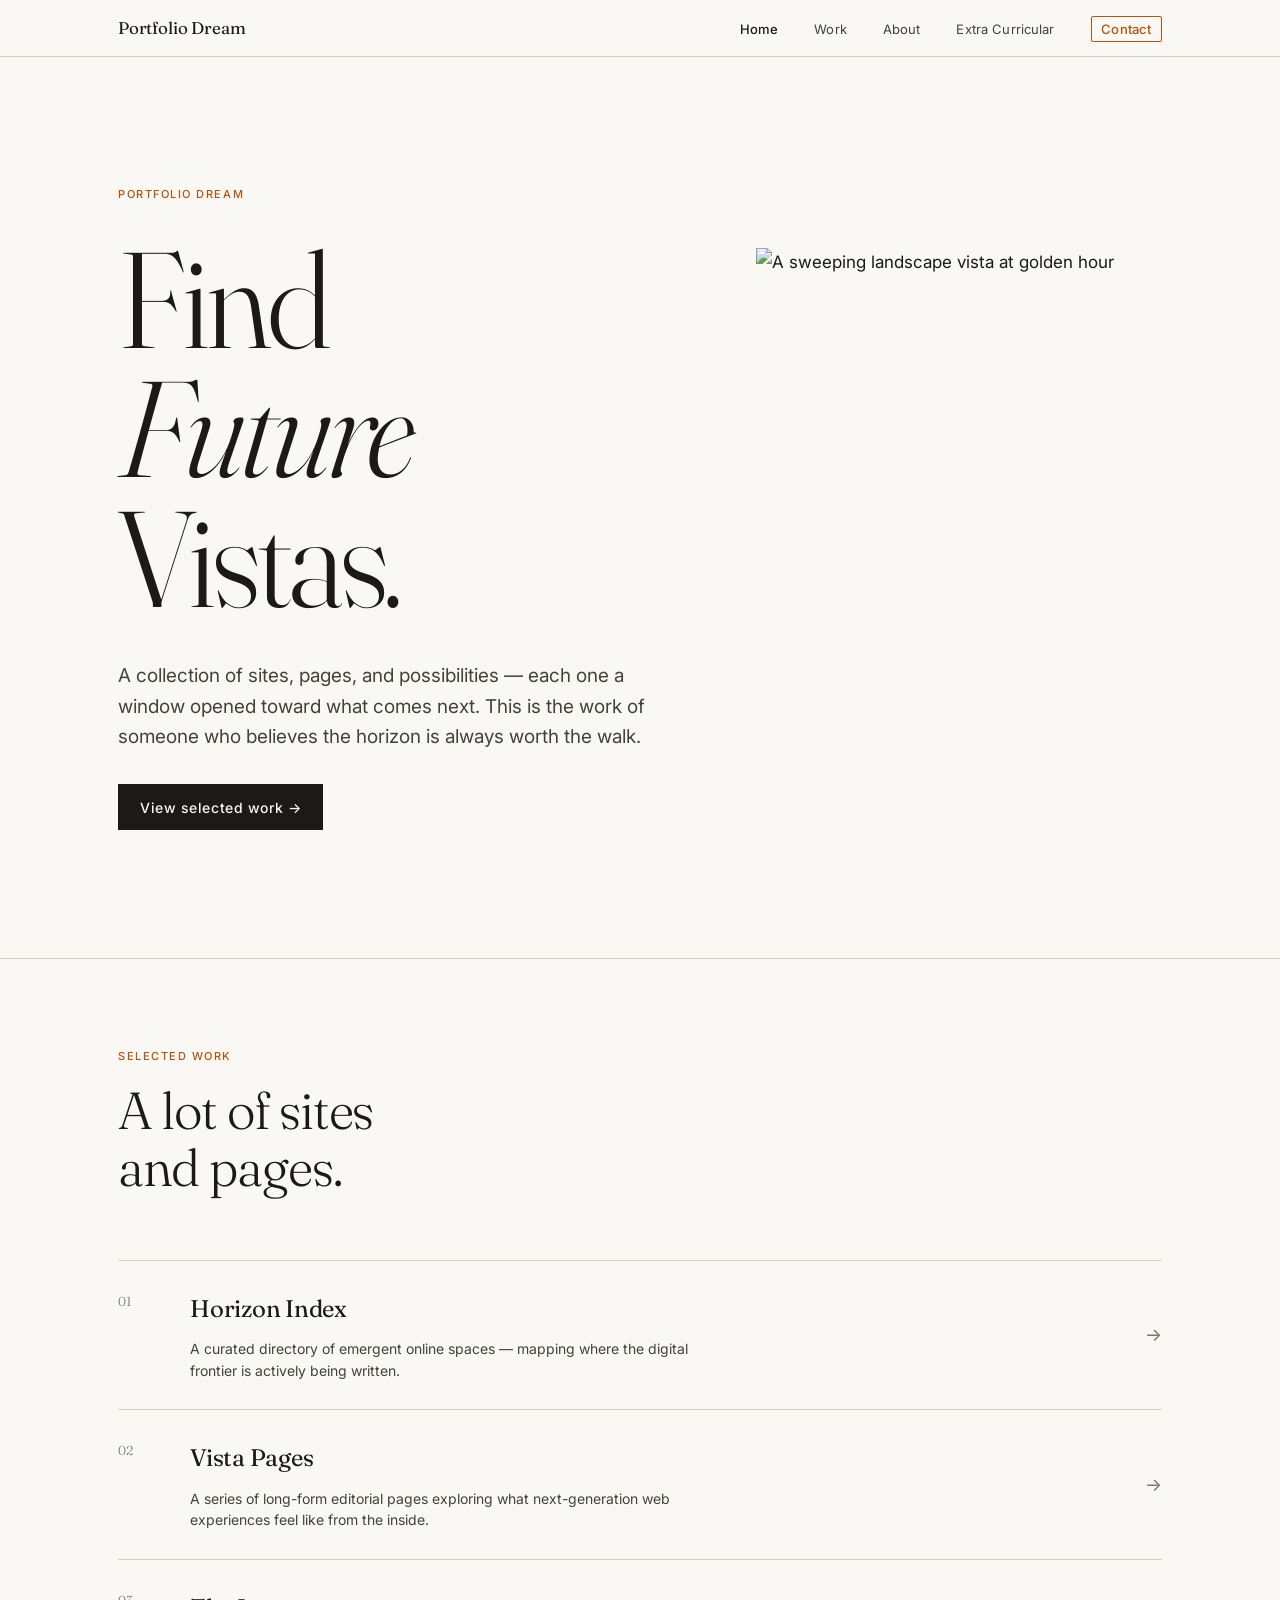
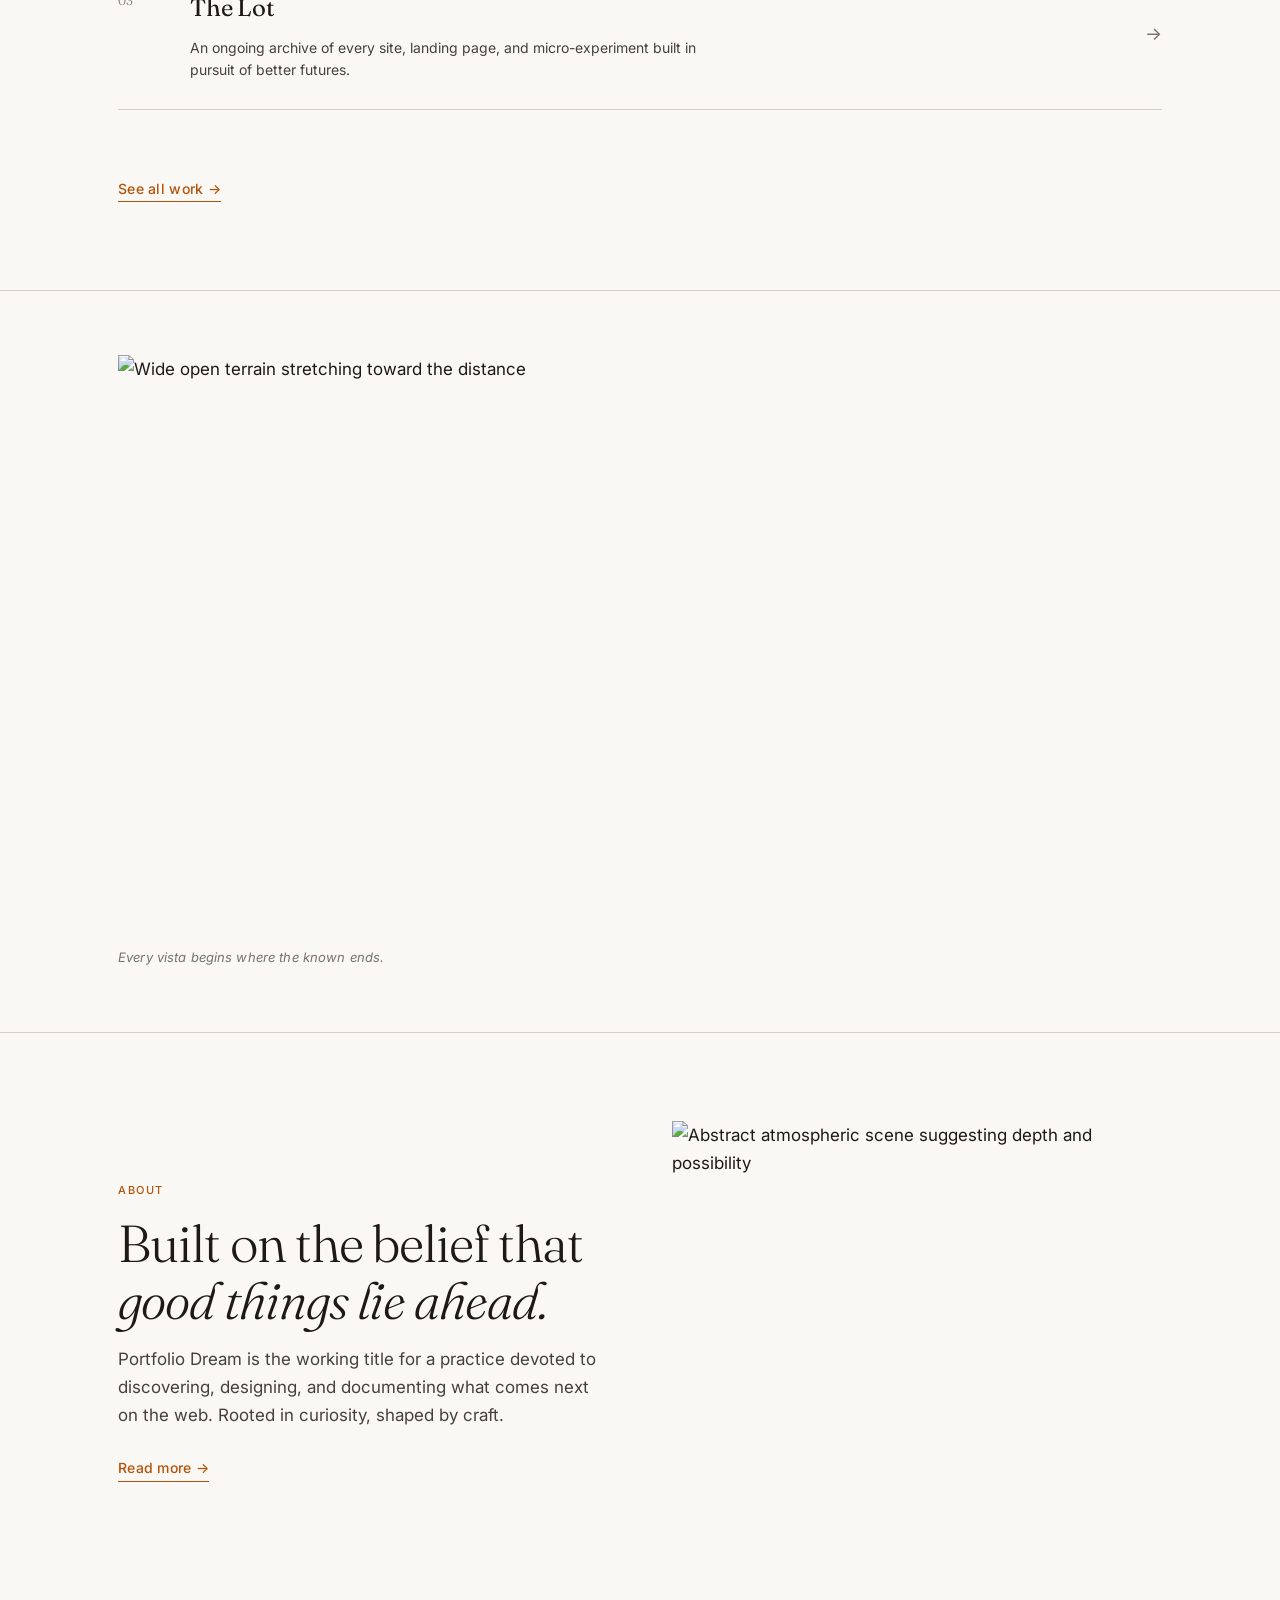
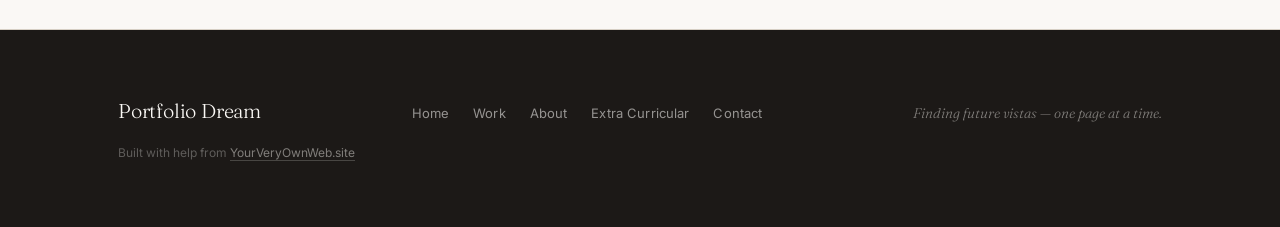
==== index.html @ 6f73d1a7 "Initial publish via YourVeryOwnWeb.site" ====
<!DOCTYPE html>
<html lang="en">
<head>
  <meta charset="UTF-8" />
  <meta name="viewport" content="width=device-width, initial-scale=1.0" />
  <title>Portfolio Dream — Find Future Vistas</title>
  <link rel="preconnect" href="https://fonts.googleapis.com" />
  <link rel="preconnect" href="https://fonts.gstatic.com" crossorigin />
  <link href="https://fonts.googleapis.com/css2?family=Fraunces:ital,opsz,wght@0,9..144,300;0,9..144,400;0,9..144,600;1,9..144,300;1,9..144,400&family=Inter:wght@300;400;500&display=swap" rel="stylesheet" />
  <link rel="stylesheet" href="assets/css/styles.css" />
</head>
<body>

  <!-- TOP BAR START -->
  <header class="topbar">
    <div class="topbar__inner">
      <a href="index.html" class="topbar__name">Portfolio Dream</a>
      <nav class="topbar__nav" aria-label="Primary navigation">
        <ul>
          <li><a href="index.html" class="active" aria-current="page">Home</a></li>
          <li><a href="work.html">Work</a></li>
          <li><a href="about.html">About</a></li>
          <li><a href="extra-curricular.html">Extra Curricular</a></li>
          <li><a href="about.html#contact" class="nav__contact">Contact</a></li>
        </ul>
      </nav>
    </div>
  </header>
  <!-- TOP BAR END -->

  <main>

    <!-- HERO SECTION START -->
    <section class="hero" aria-label="Introduction">
      <div class="hero__inner">
        <p class="hero__label">Portfolio Dream</p>
        <h1 class="hero__display">Find<br /><em>Future</em><br />Vistas.</h1>
        <p class="hero__sub">
          A collection of sites, pages, and possibilities — each one a window opened toward what comes next. This is the work of someone who believes the horizon is always worth the walk.
        </p>
        <a href="work.html" class="hero__cta">View selected work →</a>
      </div>
      <figure class="hero__image" aria-hidden="true">
        <!-- Swap: hero landscape photograph -->
        <img
          src="https://pub-b8be2d42a56f45ea932b63dd513a009c.r2.dev/u/5d6qfpzfwi1xz0b/4bbaaa896dc473d8-IMG_6696.jpeg"
          alt="A sweeping landscape vista at golden hour"
          loading="eager"
        />
      </figure>
    </section>
    <!-- HERO SECTION END -->

    <hr class="rule" />

    <!-- SELECTED WORK PREVIEW SECTION START -->
    <section class="work-preview" aria-label="Selected work preview">
      <div class="section-inner">
        <header class="section-header">
          <span class="section-label">Selected Work</span>
          <h2 class="section-title">A lot of sites<br />and pages.</h2>
        </header>

        <ol class="work-list">
          <li class="work-entry">
            <span class="work-entry__num">01</span>
            <div class="work-entry__body">
              <h3 class="work-entry__title">Horizon Index</h3>
              <p class="work-entry__desc">A curated directory of emergent online spaces — mapping where the digital frontier is actively being written.</p>
            </div>
            <a href="work.html#horizon-index" class="work-entry__link" aria-label="View Horizon Index project">→</a>
          </li>
          <li class="work-entry">
            <span class="work-entry__num">02</span>
            <div class="work-entry__body">
              <h3 class="work-entry__title">Vista Pages</h3>
              <p class="work-entry__desc">A series of long-form editorial pages exploring what next-generation web experiences feel like from the inside.</p>
            </div>
            <a href="work.html#vista-pages" class="work-entry__link" aria-label="View Vista Pages project">→</a>
          </li>
          <li class="work-entry">
            <span class="work-entry__num">03</span>
            <div class="work-entry__body">
              <h3 class="work-entry__title">The Lot</h3>
              <p class="work-entry__desc">An ongoing archive of every site, landing page, and micro-experiment built in pursuit of better futures.</p>
            </div>
            <a href="work.html#the-lot" class="work-entry__link" aria-label="View The Lot project">→</a>
          </li>
        </ol>

        <div class="work-preview__footer">
          <a href="work.html" class="text-link">See all work →</a>
        </div>
      </div>
    </section>
    <!-- SELECTED WORK PREVIEW SECTION END -->

    <hr class="rule" />

    <!-- SECONDARY IMAGE FEATURE START -->
    <section class="feature-image" aria-label="Featured photograph">
      <figure class="feature-image__fig">
        <!-- Swap: secondary editorial image -->
        <img
          src="https://pub-b8be2d42a56f45ea932b63dd513a009c.r2.dev/u/5d6qfpzfwi1xz0b/6a9f1004821eeefd-IMG_6685.jpeg"
          alt="Wide open terrain stretching toward the distance"
          loading="lazy"
        />
        <figcaption>Every vista begins where the known ends.</figcaption>
      </figure>
    </section>
    <!-- SECONDARY IMAGE FEATURE END -->

    <hr class="rule" />

    <!-- ABOUT TEASER SECTION START -->
    <section class="about-teaser" aria-label="About teaser">
      <div class="section-inner about-teaser__inner">
        <div class="about-teaser__text">
          <span class="section-label">About</span>
          <h2 class="section-title">Built on the belief that<br /><em>good things lie ahead.</em></h2>
          <p>Portfolio Dream is the working title for a practice devoted to discovering, designing, and documenting what comes next on the web. Rooted in curiosity, shaped by craft.</p>
          <a href="about.html" class="text-link">Read more →</a>
        </div>
        <figure class="about-teaser__image">
          <!-- Swap: portrait or atmospheric image -->
          <img
            src="https://pub-b8be2d42a56f45ea932b63dd513a009c.r2.dev/u/5d6qfpzfwi1xz0b/ab7e2685c7d5e7cd-IMG_6694.jpeg"
            alt="Abstract atmospheric scene suggesting depth and possibility"
            loading="lazy"
          />
        </figure>
      </div>
    </section>
    <!-- ABOUT TEASER SECTION END -->

  </main>

  <!-- FOOTER START -->
  <footer class="site-footer">
    <div class="footer__inner">
      <p class="footer__name">Portfolio Dream</p>
      <nav class="footer__nav" aria-label="Footer navigation">
        <a href="index.html">Home</a>
        <a href="work.html">Work</a>
        <a href="about.html">About</a>
        <a href="extra-curricular.html">Extra Curricular</a>
        <a href="about.html#contact">Contact</a>
      </nav>
      <p class="footer__tagline">Finding future vistas — one page at a time.</p>
      <p class="yvow-credit">Built with help from <a href="https://yourveryownweb.site" rel="noopener">YourVeryOwnWeb.site</a></p>
    </div>
  </footer>
  <!-- FOOTER END -->

  <script src="assets/js/scripts.js"></script>
</body>
</html>
---- assets/css/styles.css ----
/* =========================================================
   PORTFOLIO DREAM — Shared Stylesheet
   Design system: Editorial
   Palette: cream / stone-black / amber
   ========================================================= */

/* ---------------------------------------------------------
   CUSTOM PROPERTIES
   --------------------------------------------------------- */
:root {
  /* Palette */
  --clr-bg:        #faf8f5;      /* warm off-white paper */
  --clr-bg-tinted: #f3efe8;      /* slightly deeper cream for contrast blocks */
  --clr-ink:       #1c1917;      /* near-black stone */
  --clr-ink-mid:   #44403c;      /* mid-tone for secondary text */
  --clr-ink-muted: #78716c;      /* muted/caption text */
  --clr-amber:     #b45309;      /* amber accent */
  --clr-amber-lt:  #d97706;      /* lighter amber hover */
  --clr-rule:      #d6cfc4;      /* thin rule colour */

  /* Typography */
  --font-display: 'Fraunces', 'Georgia', 'Times New Roman', serif;
  --font-body:    'Inter', 'Helvetica Neue', 'Arial', sans-serif;

  /* Spacing scale */
  --sp-xs:  0.5rem;
  --sp-sm:  1rem;
  --sp-md:  2rem;
  --sp-lg:  4rem;
  --sp-xl:  6rem;
  --sp-2xl: 10rem;

  /* Layout */
  --max-width: 1140px;
  --gutter:    clamp(1.25rem, 5vw, 3rem);
}

/* ---------------------------------------------------------
   RESET & BASE
   --------------------------------------------------------- */
*, *::before, *::after {
  box-sizing: border-box;
  margin: 0;
  padding: 0;
}

html {
  font-size: 100%;
  scroll-behavior: smooth;
  -webkit-text-size-adjust: 100%;
}

body {
  background-color: var(--clr-bg);
  color: var(--clr-ink);
  font-family: var(--font-body);
  font-size: clamp(0.9375rem, 1.5vw, 1.0625rem);
  font-weight: 400;
  line-height: 1.65;
  min-height: 100vh;
  display: flex;
  flex-direction: column;
}

main {
  flex: 1;
}

img {
  display: block;
  max-width: 100%;
  height: auto;
}

ul, ol {
  list-style: none;
}

address {
  font-style: normal;
}

a {
  color: inherit;
  text-decoration: none;
}

/* ---------------------------------------------------------
   TYPOGRAPHY HELPERS
   --------------------------------------------------------- */
.section-label {
  display: block;
  font-family: var(--font-body);
  font-size: 0.6875rem;
  font-weight: 500;
  letter-spacing: 0.14em;
  text-transform: uppercase;
  color: var(--clr-amber);
  margin-bottom: var(--sp-sm);
}

.section-title {
  font-family: var(--font-display);
  font-size: clamp(2rem, 4.5vw, 3.25rem);
  font-weight: 300;
  line-height: 1.1;
  letter-spacing: -0.02em;
  color: var(--clr-ink);
}

.section-title em {
  font-style: italic;
  font-weight: 300;
}

.text-link {
  display: inline-block;
  font-size: 0.875rem;
  font-weight: 500;
  letter-spacing: 0.02em;
  color: var(--clr-amber);
  border-bottom: 1px solid var(--clr-amber);
  padding-bottom: 1px;
  transition: color 0.15s ease, border-color 0.15s ease;
}

.text-link:hover,
.text-link:focus {
  color: var(--clr-amber-lt);
  border-color: var(--clr-amber-lt);
}

/* ---------------------------------------------------------
   HORIZONTAL RULES
   --------------------------------------------------------- */
.rule {
  border: none;
  border-top: 1px solid var(--clr-rule);
  margin: 0;
}

.rule--inset {
  border-top-color: var(--clr-rule);
  opacity: 0.6;
}

/* ---------------------------------------------------------
   LAYOUT UTILITY
   --------------------------------------------------------- */
.section-inner {
  max-width: var(--max-width);
  margin-inline: auto;
  padding-inline: var(--gutter);
  padding-block: clamp(3rem, 7vw, 5.5rem);
}

/* ---------------------------------------------------------
   TOP BAR / HEADER
   --------------------------------------------------------- */
.topbar {
  position: sticky;
  top: 0;
  z-index: 100;
  background-color: var(--clr-bg);
  border-bottom: 1px solid var(--clr-rule);
}

.topbar__inner {
  max-width: var(--max-width);
  margin-inline: auto;
  padding-inline: var(--gutter);
  padding-block: 0.875rem;
  display: flex;
  align-items: center;
  justify-content: space-between;
  gap: var(--sp-md);
}

.topbar__name {
  font-family: var(--font-display);
  font-size: 1.0625rem;
  font-weight: 400;
  letter-spacing: -0.01em;
  white-space: nowrap;
  flex-shrink: 0;
}

.topbar__name:hover {
  color: var(--clr-amber);
}

.topbar__nav ul {
  display: flex;
  align-items: center;
  gap: clamp(1rem, 3vw, 2.25rem);
  flex-wrap: wrap;
}

.topbar__nav a {
  font-size: 0.8125rem;
  font-weight: 400;
  letter-spacing: 0.01em;
  color: var(--clr-ink-mid);
  transition: color 0.15s ease;
}

.topbar__nav a:hover,
.topbar__nav a:focus {
  color: var(--clr-ink);
}

.topbar__nav a.active {
  color: var(--clr-ink);
  font-weight: 500;
}

.topbar__nav .nav__contact {
  color: var(--clr-amber);
  border: 1px solid var(--clr-amber);
  padding: 0.3em 0.75em;
  border-radius: 2px;
  font-weight: 500;
  transition: background-color 0.15s ease, color 0.15s ease;
}

.topbar__nav .nav__contact:hover,
.topbar__nav .nav__contact:focus {
  background-color: var(--clr-amber);
  color: var(--clr-bg);
}

/* ---------------------------------------------------------
   HERO — HOME
   --------------------------------------------------------- */
.hero {
  max-width: var(--max-width);
  margin-inline: auto;
  padding-inline: var(--gutter);
  padding-block: clamp(4rem, 10vw, 8rem);
  display: grid;
  grid-template-columns: 1fr;
  gap: clamp(2rem, 5vw, 4rem);
  align-items: center;
}

.hero__label {
  font-size: 0.6875rem;
  font-weight: 500;
  letter-spacing: 0.14em;
  text-transform: uppercase;
  color: var(--clr-amber);
  margin-bottom: var(--sp-md);
}

.hero__display {
  font-family: var(--font-display);
  font-size: clamp(3.5rem, 11vw, 8.5rem);
  font-weight: 300;
  line-height: 0.95;
  letter-spacing: -0.03em;
  color: var(--clr-ink);
  margin-bottom: clamp(1.5rem, 3vw, 2.5rem);
}

.hero__display em {
  font-style: italic;
  font-weight: 300;
}

.hero__sub {
  font-size: clamp(1rem, 1.8vw, 1.1875rem);
  color: var(--clr-ink-mid);
  max-width: 48ch;
  line-height: 1.6;
  margin-bottom: var(--sp-md);
}

.hero__cta {
  display: inline-block;
  font-size: 0.875rem;
  font-weight: 500;
  letter-spacing: 0.04em;
  color: var(--clr-bg);
  background-color: var(--clr-ink);
  padding: 0.75em 1.5em;
  border: 1px solid var(--clr-ink);
  transition: background-color 0.15s ease, color 0.15s ease;
}

.hero__cta:hover,
.hero__cta:focus {
  background-color: var(--clr-amber);
  border-color: var(--clr-amber);
}

.hero__image {
  margin: 0;
  overflow: hidden;
}

.hero__image img {
  width: 100%;
  height: clamp(240px, 45vw, 520px);
  object-fit: cover;
  object-position: center;
}

@media (min-width: 768px) {
  .hero {
    grid-template-columns: 1fr 1fr;
  }
}

@media (min-width: 1024px) {
  .hero {
    grid-template-columns: 55% 45%;
  }
}

/* ---------------------------------------------------------
   WORK PREVIEW — HOME
   --------------------------------------------------------- */
.section-header {
  margin-bottom: clamp(2.5rem, 5vw, 4rem);
}

.work-list {
  display: flex;
  flex-direction: column;
}

.work-entry {
  display: grid;
  grid-template-columns: 2.5rem 1fr auto;
  gap: var(--sp-sm) var(--sp-md);
  align-items: start;
  padding-block: clamp(1.25rem, 2.5vw, 1.75rem);
  border-top: 1px solid var(--clr-rule);
}

.work-entry:last-child {
  border-bottom: 1px solid var(--clr-rule);
}

.work-entry__num {
  font-family: var(--font-display);
  font-size: 0.8125rem;
  font-weight: 300;
  color: var(--clr-ink-muted);
  padding-top: 0.15em;
}

.work-entry__title {
  font-family: var(--font-display);
  font-size: clamp(1.125rem, 2.5vw, 1.5rem);
  font-weight: 400;
  letter-spacing: -0.01em;
  margin-bottom: 0.4em;
}

.work-entry__desc {
  font-size: 0.875rem;
  color: var(--clr-ink-mid);
  max-width: 58ch;
  line-height: 1.55;
}

.work-entry__link {
  font-size: 1.125rem;
  color: var(--clr-ink-muted);
  align-self: center;
  transition: color 0.15s ease, transform 0.15s ease;
  display: inline-block;
}

.work-entry__link:hover,
.work-entry__link:focus {
  color: var(--clr-amber);
  transform: translateX(4px);
}

.work-preview__footer {
  margin-top: var(--sp-lg);
}

/* ---------------------------------------------------------
   FEATURE IMAGE — HOME
   --------------------------------------------------------- */
.feature-image {
  max-width: var(--max-width);
  margin-inline: auto;
  padding-inline: var(--gutter);
  padding-block: clamp(2rem, 5vw, 4rem);
}

.feature-image__fig {
  margin: 0;
}

.feature-image__fig img {
  width: 100%;
  height: clamp(300px, 50vw, 580px);
  object-fit: cover;
  object-position: center;
}

.feature-image__fig figcaption {
  margin-top: 0.75rem;
  font-size: 0.8125rem;
  color: var(--clr-ink-muted);
  font-style: italic;
  letter-spacing: 0.01em;
}

/* ---------------------------------------------------------
   ABOUT TEASER — HOME
   --------------------------------------------------------- */
.about-teaser__inner {
  display: grid;
  grid-template-columns: 1fr;
  gap: clamp(2rem, 5vw, 4rem);
  align-items: center;
}

.about-teaser__text {
  max-width: 52ch;
}

.about-teaser__text p {
  color: var(--clr-ink-mid);
  margin-top: 1rem;
  margin-bottom: 1.5rem;
}

.about-teaser__image {
  margin: 0;
  overflow: hidden;
}

.about-teaser__image img {
  width: 100%;
  height: clamp(220px, 38vw, 420px);
  object-fit: cover;
}

@media (min-width: 768px) {
  .about-teaser__inner {
    grid-template-columns: 1fr 1fr;
  }
}

/* ---------------------------------------------------------
   PAGE HERO (inner pages)
   --------------------------------------------------------- */
.page-hero {
  background-color: var(--clr-bg-tinted);
  border-bottom: 1px solid var(--clr-rule);
}

.page-hero .section-inner {
  padding-block: clamp(3.5rem, 8vw, 7rem);
}

.page-hero__title {
  font-family: var(--font-display);
  font-size: clamp(2.75rem, 8vw, 6.5rem);
  font-weight: 300;
  line-height: 1;
  letter-spacing: -0.03em;
  color: var(--clr-ink);
  margin-top: var(--sp-sm);
}

.page-hero__title em {
  font-style: italic;
}

.page-hero__intro {
  margin-top: clamp(1.25rem, 2.5vw, 2rem);
  font-size: clamp(1rem, 1.8vw, 1.125rem);
  color: var(--clr-ink-mid);
  max-width: 60ch;
  line-height: 1.65;
}

/* ---------------------------------------------------------
   WORK FULL PAGE
   --------------------------------------------------------- */
.project {
  display: grid;
  grid-template-columns: 1fr;
  gap: clamp(1.5rem, 3vw, 2.5rem);
  padding-block: clamp(2.5rem, 5vw, 4rem);
}

.project__meta {
  display: flex;
  align-items: baseline;
  gap: var(--sp-md);
}

.project__num {
  font-family: var(--font-display);
  font-size: 0.8125rem;
  font-weight: 300;
  color: var(--clr-ink-muted);
}

.project__year {
  font-size: 0.75rem;
  font-weight: 400;
  color: var(--clr-ink-muted);
  letter-spacing: 0.04em;
}

.project__title {
  font-family: var(--font-display);
  font-size: clamp(1.75rem, 4.5vw, 3rem);
  font-weight: 300;
  letter-spacing: -0.02em;
  line-height: 1.1;
  margin-bottom: 0.4em;
}

.project__type {
  font-size: 0.75rem;
  font-weight: 500;
  letter-spacing: 0.1em;
  text-transform: uppercase;
  color: var(--clr-amber);
  margin-bottom: 1rem;
}

.project__desc {
  font-size: 1rem;
  color: var(--clr-ink-mid);
  max-width: 60ch;
  line-height: 1.7;
  margin-bottom: 1.25rem;
}

.project__tags {
  display: flex;
  flex-wrap: wrap;
  gap: 0.5rem;
}

.project__tags li {
  font-size: 0.7rem;
  font-weight: 500;
  letter-spacing: 0.08em;
  text-transform: uppercase;
  color: var(--clr-ink-muted);
  border: 1px solid var(--clr-rule);
  padding: 0.25em 0.65em;
}

.project__image {
  margin: 0;
  overflow: hidden;
}

.project__image img {
  width: 100%;
  height: clamp(200px, 35vw, 440px);
  object-fit: cover;
  object-position: center;
}

@media (min-width: 768px) {
  .project {
    grid-template-columns: 1fr 1fr;
    align-items: start;
  }

  .project__meta {
    grid-column: 1 / -1;
  }
}

@media (min-width: 1024px) {
  .project {
    grid-template-columns: 3fr 2fr;
  }

  .project__meta {
    grid-column: 1 / -1;
  }
}

/* ---------------------------------------------------------
   ABOUT PAGE
   --------------------------------------------------------- */
.about-body__inner {
  display: grid;
  grid-template-columns: 1fr;
  gap: clamp(3rem, 6vw, 5rem);
  align-items: start;
}

@media (min-width: 768px) {
  .about-body__inner {
    grid-template-columns: 3fr 2fr;
  }
}

.about-body__lead {
  font-family: var(--font-display);
  font-size: clamp(1.25rem, 2.5vw, 1.75rem);
  font-weight: 300;
  line-height: 1.35;
  letter-spacing: -0.01em;
  color: var(--clr-ink);
  margin-bottom: 1.5rem;
}

.about-body__text p {
  color: var(--clr-ink-mid);
  margin-bottom: 1rem;
  max-width: 60ch;
}

.about-body__subhead {
  font-family: var(--font-display);
  font-size: 1.125rem;
  font-weight: 400;
  letter-spacing: -0.01em;
  margin-top: 2.5rem;
  margin-bottom: 0.75rem;
  padding-top: 2rem;
  border-top: 1px solid var(--clr-rule);
}

.about-body__list {
  list-style: none;
  padding: 0;
}

.about-body__list li {
  font-size: 0.9375rem;
  color: var(--clr-ink-mid);
  padding-block: 0.65rem;
  border-bottom: 1px solid var(--clr-rule);
}

.about-body__list li em {
  font-style: italic;
  color: var(--clr-ink);
}

.about-body__portrait {
  margin: 0 0 var(--sp-md);
  overflow: hidden;
}

.about-body__portrait img {
  width: 100%;
  height: clamp(260px, 40vw, 480px);
  object-fit: cover;
}

.about-body__quick p {
  font-size: 0.875rem;
  color: var(--clr-ink-mid);
  margin-bottom: var(--sp-md);
  line-height: 1.55;
}

.about-body__quick strong {
  display: block;
  font-size: 0.7rem;
  letter-spacing: 0.1em;
  text-transform: uppercase;
  color: var(--clr-ink);
  font-weight: 500;
  margin-bottom: 0.2em;
}

/* ---------------------------------------------------------
   CONTACT SECTION
   --------------------------------------------------------- */
.contact {
  background-color: var(--clr-bg-tinted);
}

.contact__inner {
  display: grid;
  grid-template-columns: 1fr;
  gap: var(--sp-md);
}

.contact__title {
  margin-top: var(--sp-xs);
}

.contact__body p {
  color: var(--clr-ink-mid);
  max-width: 52ch;
  margin-bottom: 1.25rem;
}

.contact__email {
  display: inline-block;
  font-family: var(--font-display);
  font-size: clamp(1.25rem, 2.5vw, 1.75rem);
  font-weight: 300;
  letter-spacing: -0.01em;
  color: var(--clr-amber);
  border-bottom: 1px solid var(--clr-amber);
  padding-bottom: 2px;
  margin-bottom: 1.25rem;
  transition: color 0.15s ease;
}

.contact__email:hover,
.contact__email:focus {
  color: var(--clr-amber-lt);
}

.contact__social {
  color: var(--clr-ink-muted);
  font-size: 0.875rem;
}

@media (min-width: 768px) {
  .contact__inner {
    grid-template-columns: 2fr 3fr;
    align-items: start;
  }
}

/* ---------------------------------------------------------
   EXTRA CURRICULAR
   --------------------------------------------------------- */
.extra-block__inner {
  display: grid;
  grid-template-columns: 1fr;
  gap: clamp(2rem, 5vw, 4rem);
}

@media (min-width: 768px) {
  .extra-block__inner {
    grid-template-columns: 1fr 2fr;
    align-items: start;
  }
}

/* Reading list */
.reading-list {
  display: flex;
  flex-direction: column;
}

.reading-entry {
  padding-block: 1.25rem;
  border-top: 1px solid var(--clr-rule);
}

.reading-entry:last-child {
  border-bottom: 1px solid var(--clr-rule);
}

.reading-entry__title {
  font-family: var(--font-display);
  font-size: 1.0625rem;
  font-weight: 400;
  letter-spacing: -0.01em;
  margin-bottom: 0.4em;
}

.reading-entry__title em {
  font-style: italic;
}

.reading-entry__note {
  font-size: 0.875rem;
  color: var(--clr-ink-mid);
  max-width: 60ch;
  line-height: 1.6;
}

/* Photography grid */
.extra-block--photo .extra-block__inner {
  grid-template-columns: 1fr;
}

@media (min-width: 768px) {
  .extra-block--photo .extra-block__inner {
    grid-template-columns: 1fr 2fr;
  }
}

.extra-photo__text {
  display: flex;
  flex-direction: column;
  gap: 1rem;
}

.extra-photo__text p {
  font-size: 0.9375rem;
  color: var(--clr-ink-mid);
  line-height: 1.65;
  max-width: 48ch;
}

.extra-photo__grid {
  display: grid;
  grid-template-columns: 1fr 1fr;
  gap: 0.75rem;
}

@media (min-width: 1024px) {
  .extra-photo__grid {
    grid-template-columns: 1fr 1fr;
  }
}

.extra-photo__grid figure {
  margin: 0;
  overflow: hidden;
}

.extra-photo__grid img {
  width: 100%;
  height: clamp(140px, 20vw, 240px);
  object-fit: cover;
  object-position: center;
  transition: transform 0.3s ease;
}

.extra-photo__grid img:hover {
  transform: scale(1.03);
}

/* Notes list */
.notes-list {
  display: flex;
  flex-direction: column;
}

.note-entry {
  display: grid;
  grid-template-columns: 5.5rem 1fr;
  gap: var(--sp-sm) var(--sp-md);
  padding-block: 1.5rem;
  border-top: 1px solid var(--clr-rule);
  align-items: start;
}

.note-entry:last-child {
  border-bottom: 1px solid var(--clr-rule);
}

.note-entry__date {
  font-size: 0.75rem;
  font-weight: 500;
  letter-spacing: 0.06em;
  text-transform: uppercase;
  color: var(--clr-ink-muted);
  padding-top: 0.25em;
}

.note-entry__title {
  font-family: var(--font-display);
  font-size: 1.0625rem;
  font-weight: 400;
  letter-spacing: -0.01em;
  margin-bottom: 0.35em;
}

.note-entry__body p {
  font-size: 0.875rem;
  color: var(--clr-ink-mid);
  line-height: 1.6;
}

/* ---------------------------------------------------------
   SITE FOOTER
   --------------------------------------------------------- */
.site-footer {
  background-color: var(--clr-ink);
  color: var(--clr-bg);
  border-top: 1px solid var(--clr-rule);
}

.footer__inner {
  max-width: var(--max-width);
  margin-inline: auto;
  padding-inline: var(--gutter);
  padding-block: clamp(2.5rem, 5vw, 4rem);
  display: flex;
  flex-direction: column;
  gap: 1.25rem;
}

.footer__name {
  font-family: var(--font-display);
  font-size: 1.25rem;
  font-weight: 300;
  letter-spacing: -0.01em;
}

.footer__nav {
  display: flex;
  flex-wrap: wrap;
  gap: 0.5rem 1.5rem;
}

.footer__nav a {
  font-size: 0.8125rem;
  color: rgba(250, 248, 245, 0.55);
  transition: color 0.15s ease;
  letter-spacing: 0.01em;
}

.footer__nav a:hover,
.footer__nav a:focus {
  color: rgba(250, 248, 245, 0.9);
}

.footer__tagline {
  font-size: 0.875rem;
  font-style: italic;
  font-family: var(--font-display);
  font-weight: 300;
  color: rgba(250, 248, 245, 0.45);
}

.yvow-credit {
  font-size: 0.75rem;
  color: rgba(250, 248, 245, 0.3);
  margin-top: var(--sp-sm);
}

.yvow-credit a {
  color: rgba(250, 248, 245, 0.45);
  border-bottom: 1px solid rgba(250, 248, 245, 0.2);
  transition: color 0.15s ease;
}

.yvow-credit a:hover,
.yvow-credit a:focus {
  color: rgba(250, 248, 245, 0.7);
}

/* ---------------------------------------------------------
   FOCUS STYLES (ACCESSIBILITY)
   --------------------------------------------------------- */
:focus-visible {
  outline: 2px solid var(--clr-amber);
  outline-offset: 3px;
}

/* ---------------------------------------------------------
   RESPONSIVE REFINEMENTS
   --------------------------------------------------------- */
@media (max-width: 767px) {
  .work-entry {
    grid-template-columns: 2rem 1fr auto;
    gap: 0.5rem;
  }

  .note-entry {
    grid-template-columns: 1fr;
    gap: 0.35rem;
  }

  .note-entry__date {
    font-size: 0.6875rem;
  }
}

@media (min-width: 1024px) {
  .footer__inner {
    flex-direction: row;
    align-items: baseline;
    justify-content: space-between;
    flex-wrap: wrap;
    gap: 1rem 2rem;
  }

  .footer__tagline,
  .yvow-credit {
    margin-top: 0;
  }
}
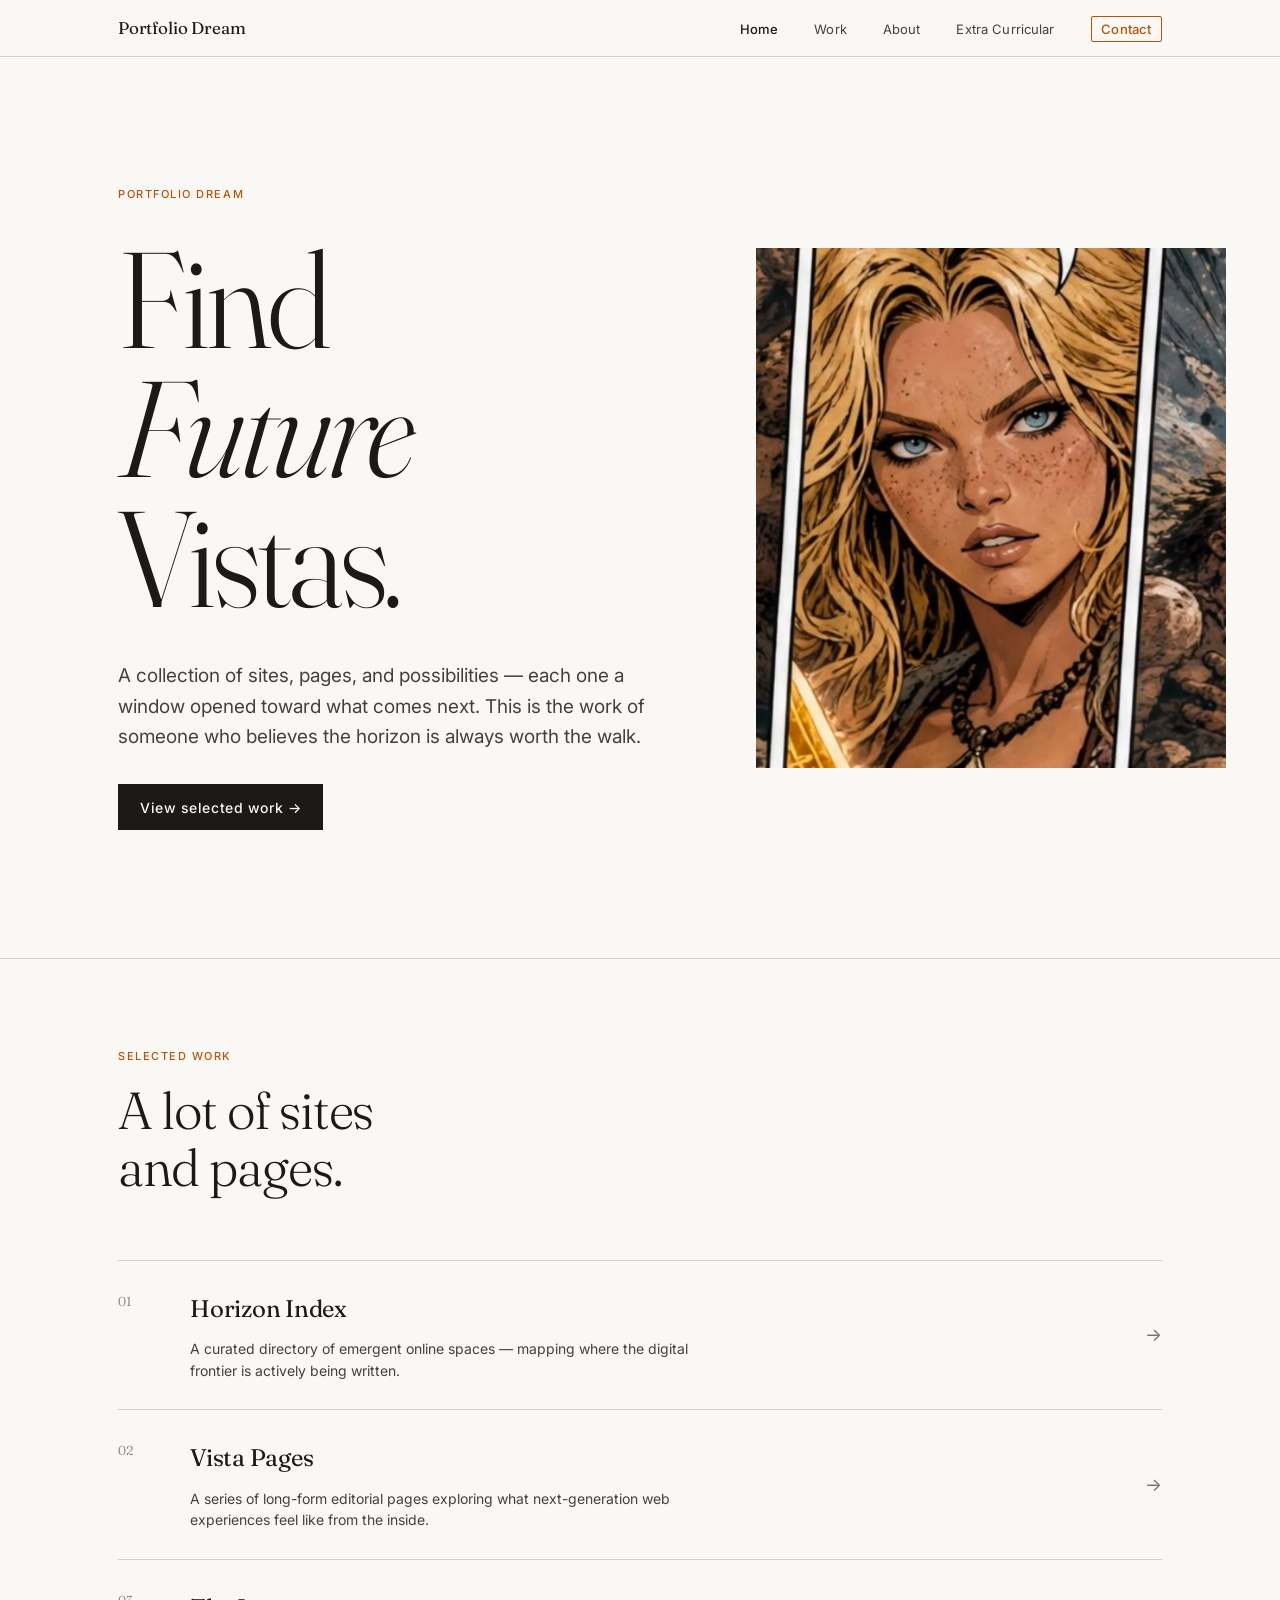
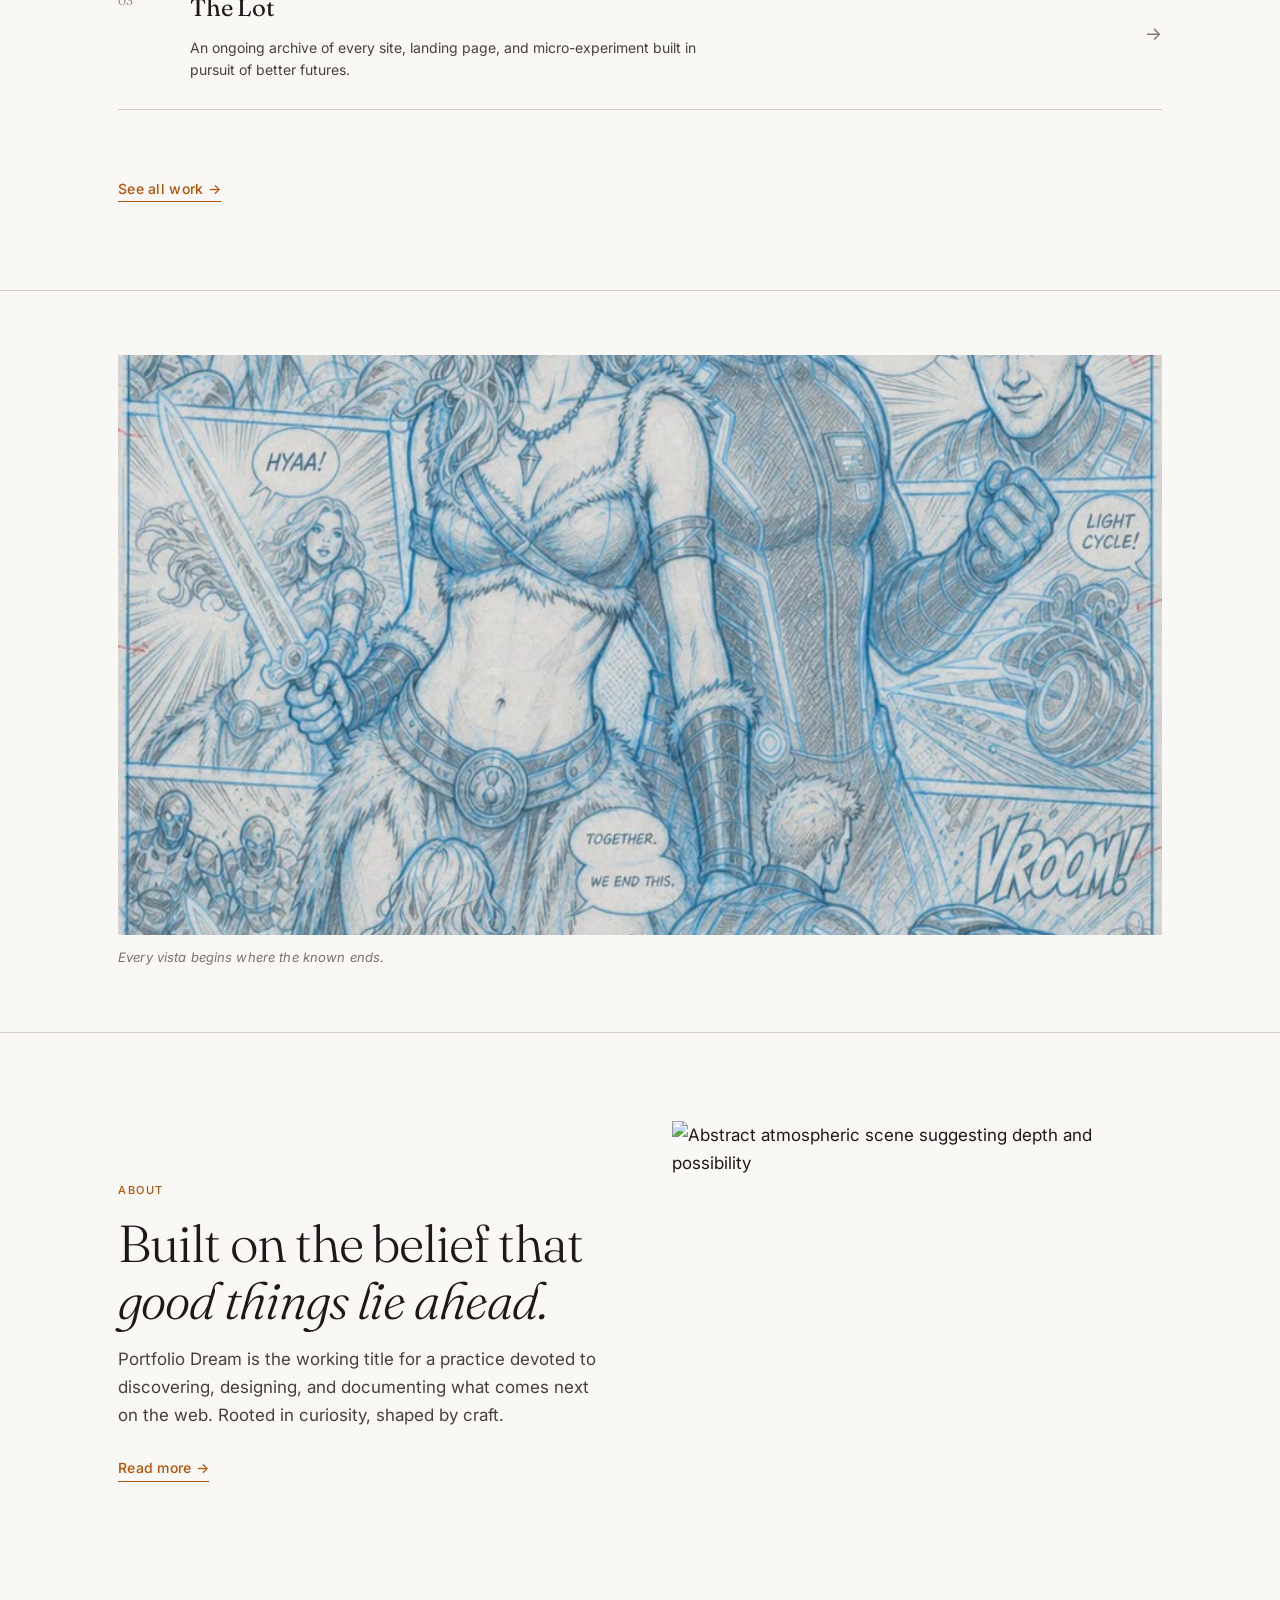
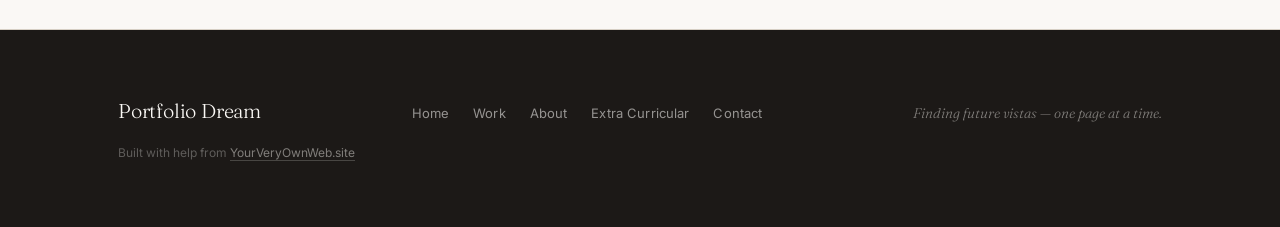
==== commit 202f9015: "Update via YourVeryOwnWeb.site" ====
--- a/index.html
+++ b/index.html
@@ -1,13 +1,12 @@
-<!DOCTYPE html>
-<html lang="en">
-<head>
-  <meta charset="UTF-8" />
-  <meta name="viewport" content="width=device-width, initial-scale=1.0" />
+<!doctype html>
+<html lang="en"><head>
+  <meta charset="UTF-8">
+  <meta name="viewport" content="width=device-width, initial-scale=1.0">
   <title>Portfolio Dream — Find Future Vistas</title>
-  <link rel="preconnect" href="https://fonts.googleapis.com" />
-  <link rel="preconnect" href="https://fonts.gstatic.com" crossorigin />
-  <link href="https://fonts.googleapis.com/css2?family=Fraunces:ital,opsz,wght@0,9..144,300;0,9..144,400;0,9..144,600;1,9..144,300;1,9..144,400&family=Inter:wght@300;400;500&display=swap" rel="stylesheet" />
-  <link rel="stylesheet" href="assets/css/styles.css" />
+  <link rel="preconnect" href="https://fonts.googleapis.com">
+  <link rel="preconnect" href="https://fonts.gstatic.com" crossorigin="">
+  <link href="https://fonts.googleapis.com/css2?family=Fraunces:ital,opsz,wght@0,9..144,300;0,9..144,400;0,9..144,600;1,9..144,300;1,9..144,400&amp;family=Inter:wght@300;400;500&amp;display=swap" rel="stylesheet">
+  <link rel="stylesheet" href="assets/css/styles.css">
 </head>
 <body>
 
@@ -34,7 +33,7 @@
     <section class="hero" aria-label="Introduction">
       <div class="hero__inner">
         <p class="hero__label">Portfolio Dream</p>
-        <h1 class="hero__display">Find<br /><em>Future</em><br />Vistas.</h1>
+        <h1 class="hero__display">Find<br><em>Future</em><br>Vistas.</h1>
         <p class="hero__sub">
           A collection of sites, pages, and possibilities — each one a window opened toward what comes next. This is the work of someone who believes the horizon is always worth the walk.
         </p>
@@ -42,23 +41,19 @@
       </div>
       <figure class="hero__image" aria-hidden="true">
         <!-- Swap: hero landscape photograph -->
-        <img
-          src="https://pub-b8be2d42a56f45ea932b63dd513a009c.r2.dev/u/5d6qfpzfwi1xz0b/4bbaaa896dc473d8-IMG_6696.jpeg"
-          alt="A sweeping landscape vista at golden hour"
-          loading="eager"
-        />
+        <img src="assets/img/16f62e8c-unknown2.jpg" alt="A sweeping landscape vista at golden hour" loading="eager">
       </figure>
     </section>
     <!-- HERO SECTION END -->
 
-    <hr class="rule" />
+    <hr class="rule">
 
     <!-- SELECTED WORK PREVIEW SECTION START -->
     <section class="work-preview" aria-label="Selected work preview">
       <div class="section-inner">
         <header class="section-header">
           <span class="section-label">Selected Work</span>
-          <h2 class="section-title">A lot of sites<br />and pages.</h2>
+          <h2 class="section-title">A lot of sites<br>and pages.</h2>
         </header>
 
         <ol class="work-list">
@@ -95,40 +90,32 @@
     </section>
     <!-- SELECTED WORK PREVIEW SECTION END -->
 
-    <hr class="rule" />
+    <hr class="rule">
 
     <!-- SECONDARY IMAGE FEATURE START -->
     <section class="feature-image" aria-label="Featured photograph">
       <figure class="feature-image__fig">
         <!-- Swap: secondary editorial image -->
-        <img
-          src="https://pub-b8be2d42a56f45ea932b63dd513a009c.r2.dev/u/5d6qfpzfwi1xz0b/6a9f1004821eeefd-IMG_6685.jpeg"
-          alt="Wide open terrain stretching toward the distance"
-          loading="lazy"
-        />
+        <img src="assets/img/283358c9-unknown.jpg" alt="Wide open terrain stretching toward the distance" loading="lazy">
         <figcaption>Every vista begins where the known ends.</figcaption>
       </figure>
     </section>
     <!-- SECONDARY IMAGE FEATURE END -->
 
-    <hr class="rule" />
+    <hr class="rule">
 
     <!-- ABOUT TEASER SECTION START -->
     <section class="about-teaser" aria-label="About teaser">
       <div class="section-inner about-teaser__inner">
         <div class="about-teaser__text">
           <span class="section-label">About</span>
-          <h2 class="section-title">Built on the belief that<br /><em>good things lie ahead.</em></h2>
+          <h2 class="section-title">Built on the belief that<br><em>good things lie ahead.</em></h2>
           <p>Portfolio Dream is the working title for a practice devoted to discovering, designing, and documenting what comes next on the web. Rooted in curiosity, shaped by craft.</p>
           <a href="about.html" class="text-link">Read more →</a>
         </div>
         <figure class="about-teaser__image">
           <!-- Swap: portrait or atmospheric image -->
-          <img
-            src="https://pub-b8be2d42a56f45ea932b63dd513a009c.r2.dev/u/5d6qfpzfwi1xz0b/ab7e2685c7d5e7cd-IMG_6694.jpeg"
-            alt="Abstract atmospheric scene suggesting depth and possibility"
-            loading="lazy"
-          />
+          <img src="https://pub-b8be2d42a56f45ea932b63dd513a009c.r2.dev/u/5d6qfpzfwi1xz0b/ab7e2685c7d5e7cd-IMG_6694.jpeg" alt="Abstract atmospheric scene suggesting depth and possibility" loading="lazy">
         </figure>
       </div>
     </section>
@@ -154,5 +141,5 @@
   <!-- FOOTER END -->
 
   <script src="assets/js/scripts.js"></script>
-</body>
-</html>+
+</body></html>
